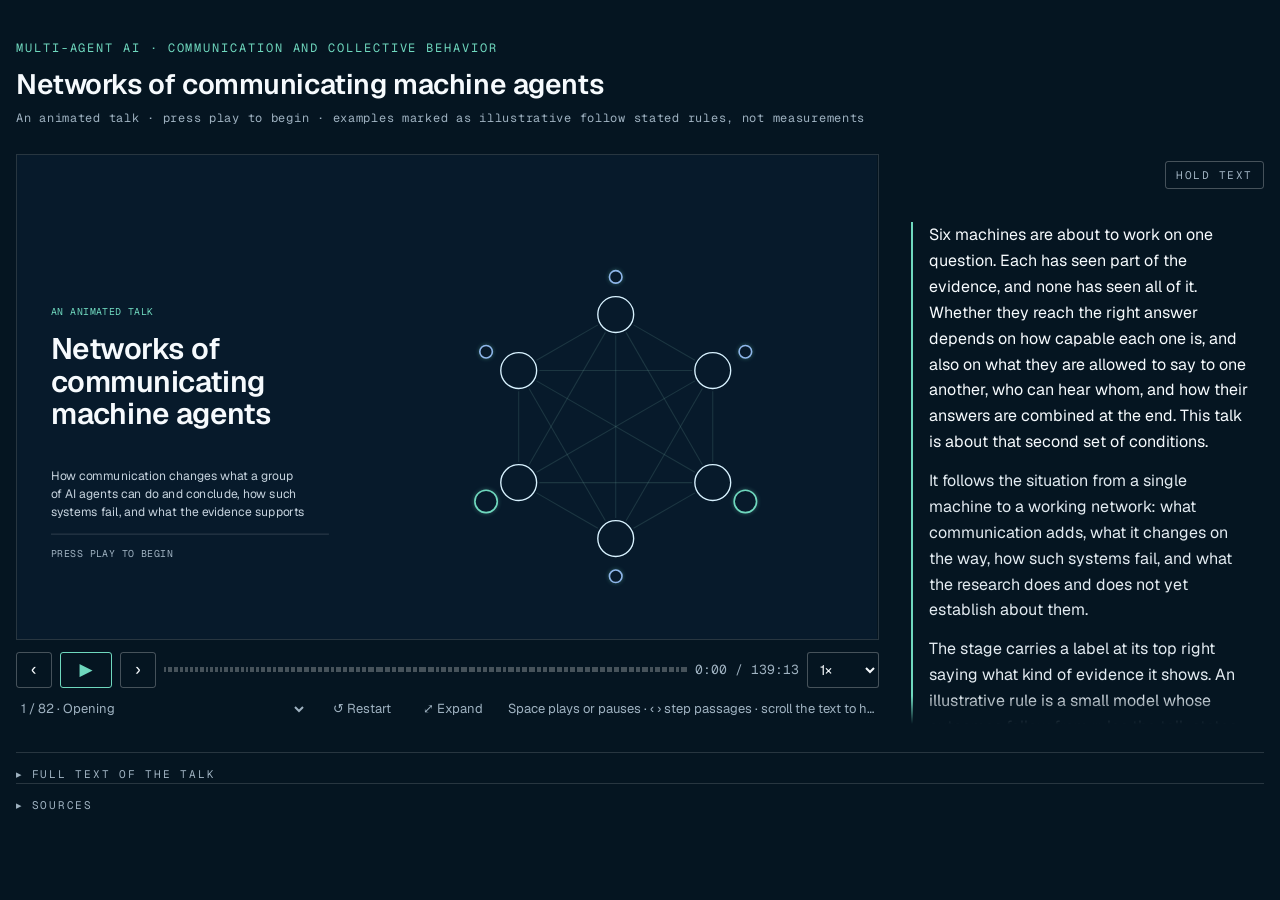
==== public/index.html @ 6a47f8c0 "Networks of communicating machine agents: animated research talk 82 pages in five acts, about 139 mi" ====
<!doctype html>
<html lang="en">
<head>
<meta charset="utf-8">
<meta name="viewport" content="width=device-width, initial-scale=1">
<title>Networks of communicating machine agents · Eric Gladstone</title>
<meta name="description" content="An animated talk on networks of communicating machine agents: how communication changes what a group of AI agents can do and conclude, what happens to information as it moves, how such systems fail, and what the evidence supports.">
<meta property="og:type" content="website">
<meta property="og:title" content="Networks of communicating machine agents">
<meta property="og:description" content="An animated talk on networks of communicating machine agents: how communication changes what a group of AI agents can do and conclude, what happens to information as it moves, how such systems fail, and what the evidence supports.">
<meta property="og:url" content="https://communicatingagents.eric-c-gladstone.workers.dev/">
<meta property="og:image" content="https://communicatingagents.eric-c-gladstone.workers.dev/og.png">
<meta property="og:image:width" content="1200">
<meta property="og:image:height" content="630">
<meta name="twitter:card" content="summary_large_image">
<link rel="icon" href="data:,">
<link rel="stylesheet" href="player.css">
<style>
  @font-face{font-family:"Geist Variable";font-style:normal;font-weight:100 900;font-display:swap;src:url(deck/fonts/geist-latin-wght-normal.woff2) format("woff2-variations")}
  @font-face{font-family:"Geist Mono Variable";font-style:normal;font-weight:100 900;font-display:swap;src:url(deck/fonts/geist-mono-latin-wght-normal.woff2) format("woff2-variations")}
  :root { --sans: "Geist Variable", system-ui, -apple-system, "Segoe UI", Roboto, sans-serif; --mono: "Geist Mono Variable", ui-monospace, Menlo, monospace; }
  html, body { margin: 0; background: #051521; }
  main { max-width: 1600px; margin: 0 auto; padding: 16px; }
  .talk-head { margin: 24px 0 28px; font-family: var(--sans); }
  .talk-head .kicker { margin: 0 0 10px; font-family: var(--mono); font-size: 12px; letter-spacing: 0.16em; text-transform: uppercase; color: #6FD8BE; }
  .talk-head h1 { margin: 0 0 8px; font-size: 28px; font-weight: 600; letter-spacing: -0.015em; color: #F6FAFD; }
  .talk-head p.meta { margin: 0; font-family: var(--mono); font-size: 12px; letter-spacing: 0.06em; color: #9FB2C1; }
  .sp .sp-sources ol { width: min(720px, 100%); margin: 20px auto 0; padding: 0 0 0 22px; color: var(--sp-t2); font-size: 14px; line-height: 1.55; max-height: 60vh; overflow-y: auto; }
  .sp .sp-sources li { margin: 0 0 8px; word-break: break-word; }
  .embed main { padding: 0 6px 0 0; }
  html.embed, .embed body { background: transparent; }
  .embed .talk-head, .embed .sp-full { display: none; }
  .sp .sp-sources p { width: min(720px, 100%); margin: 16px auto 0; font-size: 14px; line-height: 1.55; color: var(--sp-muted); }
</style>
</head>
<body>
<script>if (/[?&]embed=1(&|$)/.test(location.search)) document.documentElement.classList.add('embed');</script>
<main>
<header class="talk-head">
  <p class="kicker">Multi-agent AI · Communication and collective behavior</p>
  <h1>Networks of communicating machine agents</h1>
  <p class="meta">An animated talk · press play to begin · examples marked as illustrative follow stated rules, not measurements</p>
</header>
<!-- PLAYER START -->
<div class="sp" data-sp="root">
 <div class="sp-grid">
  <div class="sp-stage" data-sp="stage">
    <iframe data-sp="deck" src="deck/index.html" title="Presentation: Networks of communicating machine agents" allow="fullscreen"></iframe>
  </div>
  <aside class="sp-now" aria-label="Reading panel">
    <div class="sp-kicker">
      <span data-sp="pos"></span>
      <button type="button" class="sp-hold" data-sp="hold" aria-pressed="false" title="Keep this page's text in the panel while the stage plays on. Scrolling or selecting text in the panel does this too.">Hold text</button>
    </div>
    <p class="sp-held" data-sp="held" hidden></p>
    <div class="sp-read" data-sp="now" tabindex="0" aria-label="Text for this page. The highlighted passage matches the stage."></div>
  </aside>
  <div class="sp-controls">
    <div class="sp-bar" role="group" aria-label="Presentation playback">
      <button type="button" class="sp-btn" data-sp="prev" aria-label="Previous passage" title="Previous passage">‹</button>
      <button type="button" class="sp-btn sp-play" data-sp="play" aria-label="Play" title="Play">▶</button>
      <button type="button" class="sp-btn" data-sp="next" aria-label="Next passage" title="Next passage">›</button>
      <div class="sp-track" data-sp="track" aria-hidden="true"></div>
      <span class="sp-time"><span data-sp="elapsed">0:00</span> / <span data-sp="total">0:00</span></span>
      <label class="sp-sr" for="sp-speed">Reading speed</label>
      <select class="sp-select sp-speed" id="sp-speed" data-sp="speed" title="Reading speed">
        <option value="0.75">0.75×</option><option value="1" selected>1×</option><option value="1.25">1.25×</option><option value="1.5">1.5×</option><option value="2">2×</option>
      </select>
    </div>
    <div class="sp-where">
      <label class="sp-sr" for="sp-jump">Jump to scene</label>
      <select class="sp-quiet" id="sp-jump" data-sp="jump"></select>
      <button type="button" class="sp-quiet" data-sp="restart" aria-label="Restart from the beginning">↺ Restart</button>
      <button type="button" class="sp-quiet" data-sp="expand" aria-label="Show the slides full screen">⤢ Expand</button>
      <span class="sp-hint">Space plays or pauses · ‹ › step passages · scroll the text to hold it</span>
      <span class="sp-sr" data-sp="count" aria-live="polite"></span>
    </div>
  </div>
  <details class="sp-full">
    <summary>Full text of the talk</summary>
    <section class="sp-transcript" aria-label="Full text"><div data-sp="prose"></div></section>
  </details>
  <details class="sp-full sp-sources">
    <summary>Sources</summary>
    <p>Studies are cited in the passage where their result is described. Illustrative examples follow rules stated in the talk and are not measurements. The complete transcript with citations is TRANSCRIPT.md in the project.</p>
    <ol data-sp="sources"></ol>
  </details>
 </div>
</div>
<script src="timeline.js"></script>
<script src="sources.js"></script>
<script src="player.js"></script>
<script>
  (function () { var ol = document.querySelector('[data-sp="sources"]'); (window.SOURCES || []).forEach(function (s) { var li = document.createElement('li'); li.textContent = s; ol.appendChild(li); }); })();
</script>
<!-- PLAYER END -->
</main>
</body>
</html>
---- public/player.css ----
/* Player chrome only. Every rule is scoped under .sp so the player can sit inside
   another site's page without styling it, and the deck inside the iframe keeps
   its own styles untouched.

   Colours and type read the host page's tokens where they exist (the Graystone
   site and the deck share the same palette and Geist), with the deck's values
   as fallbacks for the standalone page. */
.sp {
  --sp-bg: var(--bg, #071A2B);
  --sp-deep: var(--bg-deep, #051521);
  --sp-text: var(--text, #F6FAFD);
  --sp-t2: var(--text-2, #C6D3DE);
  --sp-muted: var(--text-muted, #9FB2C1);
  --sp-accent: var(--accent, #6FD8BE);
  --sp-rule: var(--rule, rgba(255, 255, 255, 0.14));
  --sp-rule-strong: var(--rule-strong, rgba(255, 255, 255, 0.26));
  --sp-sans: var(--sans, system-ui, -apple-system, "Segoe UI", Roboto, sans-serif);
  --sp-mono: var(--mono, ui-monospace, Menlo, monospace);
  font-family: var(--sp-sans);
  color: var(--sp-text);
  /* the layout responds to the player's own width, not the window's, so it
     behaves the same standalone and inside a host page's column */
  container-type: inline-size;
  /* no margin or padding here: a host page may position the root (Graystone's
     .deckfig breakout sets margin-left on it) */
}
.sp *, .sp *::before, .sp *::after { box-sizing: border-box; }

/* ---- composition ---------------------------------------------------------
   Narrow: deck, controls, current passage, full text, stacked.
   From 1040px of player width: deck and current passage side by side, ~71/29. */
.sp .sp-grid {
  display: grid;
  grid-template-columns: minmax(0, 1fr);
  grid-template-areas: "deck" "controls" "now" "full" "sources";
}
.sp .sp-stage { grid-area: deck; align-self: start; }
.sp .sp-now { grid-area: now; margin-top: 26px; }
.sp .sp-controls { grid-area: controls; }
.sp .sp-full { grid-area: full; }
.sp .sp-full.sp-sources { grid-area: sources; margin-top: 0; }
@container (min-width: 1040px) {
  .sp .sp-grid {
    grid-template-columns: minmax(0, 71fr) minmax(0, 29fr);
    column-gap: 32px;
    /* controls stay with the deck, so a long passage beside them never pushes
       the controls away from the deck */
    grid-template-rows: auto 1fr auto auto;
    grid-template-areas: "deck now" "controls now" "full full" "sources sources";
  }
  .sp .sp-now { margin-top: 0; padding-top: 6px; }
}

/* The deck always gets a true 1920x1080 viewport, the size it was presented at.
   Below that size its own fit logic mis-centres the stage, so the player scales
   the whole iframe instead (--sp-s is set by player.js). */
.sp .sp-stage {
  position: relative; aspect-ratio: 16 / 9; overflow: hidden;
  background: var(--sp-deep); border: 1px solid var(--sp-rule);
}
.sp .sp-stage iframe {
  position: absolute; left: 0; top: 0; width: 1920px; height: 1080px; max-width: none;
  border: 0; margin: 0; display: block;
  transform: scale(var(--sp-s, 0.5)); transform-origin: 0 0;
}

/* ---- reading panel ------------------------------------------------------
   All of a page's text, scrollable. The beat matching the stage is marked;
   the rest stays readable. Beside the stage its height is the stage's plus the
   controls' (contain:size keeps long text from stretching the grid row). */
.sp .sp-now { display: flex; flex-direction: column; min-height: 0; }
.sp .sp-kicker {
  display: flex; align-items: center; justify-content: space-between; gap: 12px; min-height: 30px;
  margin: 0 0 10px; padding: 0;
  font-family: var(--sp-mono); font-size: 11px; letter-spacing: 0.16em; text-transform: uppercase; color: var(--sp-muted);
}
.sp .sp-hold {
  font: inherit; font-size: 11px; letter-spacing: 0.14em; text-transform: uppercase;
  color: var(--sp-muted); background: transparent; border: 1px solid var(--sp-rule-strong); border-radius: 3px;
  height: 28px; padding: 0 10px; cursor: pointer; margin-left: auto;
}
.sp .sp-hold:hover { color: var(--sp-text); border-color: var(--sp-t2); }
.sp .sp-hold--on { color: var(--sp-accent); border-color: var(--sp-accent); }
.sp .sp-hold:focus-visible, .sp .sp-read:focus-visible { outline: 2px solid var(--sp-accent); outline-offset: 2px; }
.sp .sp-held { margin: 0 0 10px; padding: 8px 10px; font-size: 13px; line-height: 1.45; color: var(--sp-t2); border: 1px dashed var(--sp-rule-strong); border-radius: 3px; }
.sp .sp-held[hidden] { display: none; }
.sp .sp-read {
  position: relative; flex: 1 1 auto; min-height: 0; max-height: 70vh;
  overflow-y: auto; overscroll-behavior: contain; padding: 22px 10px 40px 0;
  -webkit-mask-image: linear-gradient(to bottom, transparent 0, #000 22px, #000 calc(100% - 28px), transparent 100%);
          mask-image: linear-gradient(to bottom, transparent 0, #000 22px, #000 calc(100% - 28px), transparent 100%);
  scrollbar-width: thin; scrollbar-color: var(--sp-rule-strong) transparent;
}
.sp .sp-beat { margin: 0 0 22px; padding: 0 0 0 16px; border-left: 2px solid transparent; cursor: pointer; transition: border-color 0.3s; }
.sp .sp-beat p { max-width: none; margin: 0 0 0.8em; font-size: 16px; line-height: 1.62; color: var(--sp-t2); transition: color 0.3s; }
.sp .sp-beat p:last-child { margin-bottom: 0; }
.sp .sp-beat.sp-on { border-left-color: var(--sp-accent); }
.sp .sp-beat.sp-on p { color: var(--sp-text); }
.sp .sp-beat.sp-on p.sp-more { color: #E3EBF1; }
.sp .sp-read .sp-empty { color: var(--sp-muted); font-style: italic; }
@container (min-width: 1040px) {
  .sp .sp-now { contain: size; align-self: stretch; }
  .sp .sp-read { max-height: none; }
}

/* ---- controls: one primary row, one quiet row ---------------------------- */
.sp .sp-controls { margin-top: 12px; }
.sp .sp-bar { display: flex; align-items: center; gap: 8px; margin: 0; }
.sp .sp-btn, .sp .sp-select {
  font: inherit; font-size: 15px; color: var(--sp-text); background: transparent;
  border: 1px solid var(--sp-rule-strong); border-radius: 3px;
  height: 36px; min-width: 36px; margin: 0; cursor: pointer;
}
.sp .sp-btn { font-size: 17px; line-height: 1; padding: 0 10px; }
.sp .sp-btn.sp-play { min-width: 52px; border-color: var(--sp-accent); color: var(--sp-accent); }
.sp .sp-btn:hover, .sp .sp-select:hover { border-color: var(--sp-t2); }
.sp .sp-select { padding: 0 8px; background: var(--sp-deep); max-width: 100%; }
.sp .sp-speed { font-size: 14px; }

.sp .sp-track { flex: 1; display: flex; gap: 2px; height: 36px; align-items: center; min-width: 0; }
.sp .sp-track i { position: relative; height: 5px; background: var(--sp-rule-strong); cursor: pointer; overflow: hidden; }
.sp .sp-track i b { position: absolute; inset: 0 auto 0 0; width: 0; background: var(--sp-accent); }
.sp .sp-track i.sp-done b { width: 100%; opacity: 0.55; }

.sp .sp-time { font-family: var(--sp-mono); font-variant-numeric: tabular-nums; color: var(--sp-muted); font-size: 13px; white-space: nowrap; }

.sp .sp-where { display: flex; align-items: center; gap: 18px; margin: 6px 0 0; min-width: 0; }
.sp .sp-where select.sp-quiet { flex: 0 1 auto; min-width: 0; }
.sp .sp-where button.sp-quiet { flex: none; }
.sp .sp-hint { font-size: 13px; color: var(--sp-muted); white-space: nowrap; overflow: hidden; text-overflow: ellipsis; min-width: 0; }
.sp .sp-stage:fullscreen { border: 0; background: #051521; aspect-ratio: auto; width: 100vw; height: 100vh; }
.sp .sp-quiet {
  font: inherit; font-size: 13px; color: var(--sp-muted); background: transparent;
  border: 1px solid transparent; border-radius: 3px; height: 30px; margin: 0; padding: 0 6px; cursor: pointer;
  max-width: 100%;
}
.sp select.sp-quiet { margin-left: -6px; }
.sp select.sp-quiet option { background: var(--sp-deep); color: var(--sp-text); }
.sp .sp-quiet:hover { color: var(--sp-text); border-color: var(--sp-rule); }

.sp .sp-btn:focus-visible, .sp .sp-select:focus-visible, .sp .sp-quiet:focus-visible, .sp .sp-full summary:focus-visible {
  outline: 2px solid var(--sp-accent); outline-offset: 2px;
}

/* ---- full text, collapsed by default ------------------------------------- */
.sp .sp-full { margin-top: 28px; border-top: 1px solid var(--sp-rule); }
.sp .sp-full summary {
  display: inline-flex; align-items: center; gap: 10px; padding: 14px 0 0; cursor: pointer; list-style: none;
  font-family: var(--sp-mono); font-size: 11px; letter-spacing: 0.16em; text-transform: uppercase; color: var(--sp-muted);
}
.sp .sp-full summary::-webkit-details-marker { display: none; }
.sp .sp-full summary::before { content: "▸"; font-family: var(--sp-sans); letter-spacing: 0; transition: transform 0.2s; }
.sp .sp-full[open] summary::before { transform: rotate(90deg); }
.sp .sp-full summary:hover { color: var(--sp-text); }

/* the reading surface is centred under the player, on the same axis as the deck */
.sp .sp-transcript {
  position: relative; /* offsetTop of paragraphs is measured against the panel */
  width: min(720px, 100%); margin: 24px auto 0; padding: 20px 6px 20px 0;
  border-top: 1px solid var(--sp-rule); border-bottom: 1px solid var(--sp-rule);
  overflow-y: auto; overscroll-behavior: contain;
  scrollbar-width: thin; scrollbar-color: var(--sp-rule-strong) transparent;
}
.sp .sp-transcript .sp-fullhd { margin: 1.6em 0 0.7em; padding-left: 14px; font-size: 15px; font-weight: 600; color: var(--sp-text); }
.sp .sp-transcript .sp-fullhd:first-child { margin-top: 0; }
.sp .sp-transcript p {
  max-width: none; margin: 0 0 1.1em; padding: 0 0 0 14px;
  font-size: 17px; line-height: 1.62; color: var(--sp-t2);
  border-left: 2px solid transparent; cursor: pointer;
  transition: color 0.3s, border-color 0.3s;
}
.sp .sp-transcript p:last-child { margin-bottom: 0; }
.sp .sp-transcript p.sp-on { color: var(--sp-text); border-left-color: var(--sp-accent); }
.sp .sp-transcript .sp-fullhd.sp-on { color: var(--sp-accent); }
.sp .sp-transcript .sp-empty { font-style: italic; cursor: default; border: 0; padding: 0; }

.sp .sp-sr { position: absolute; width: 1px; height: 1px; overflow: hidden; clip: rect(0 0 0 0); white-space: nowrap; margin: 0; padding: 0; }

@container (max-width: 640px) {
  .sp .sp-bar { flex-wrap: wrap; }
  .sp .sp-track { order: 10; flex-basis: 100%; height: 20px; }
  .sp .sp-time { margin-left: auto; }
  .sp .sp-transcript p { font-size: 16px; padding-left: 12px; }
}
@media (prefers-reduced-motion: reduce) {
  .sp .sp-transcript p, .sp .sp-full summary::before { transition: none; }
  .sp .sp-beat, .sp .sp-beat p { transition: none; }
}
/* phone: keep the row to the scene menu and Restart, as in the Sandia player */
@media (max-width: 640px) {
  .sp-hint, [data-sp="expand"] { display: none; }
  #sp-jump { flex: 1 1 auto; min-width: 0; max-width: 70%; }
}
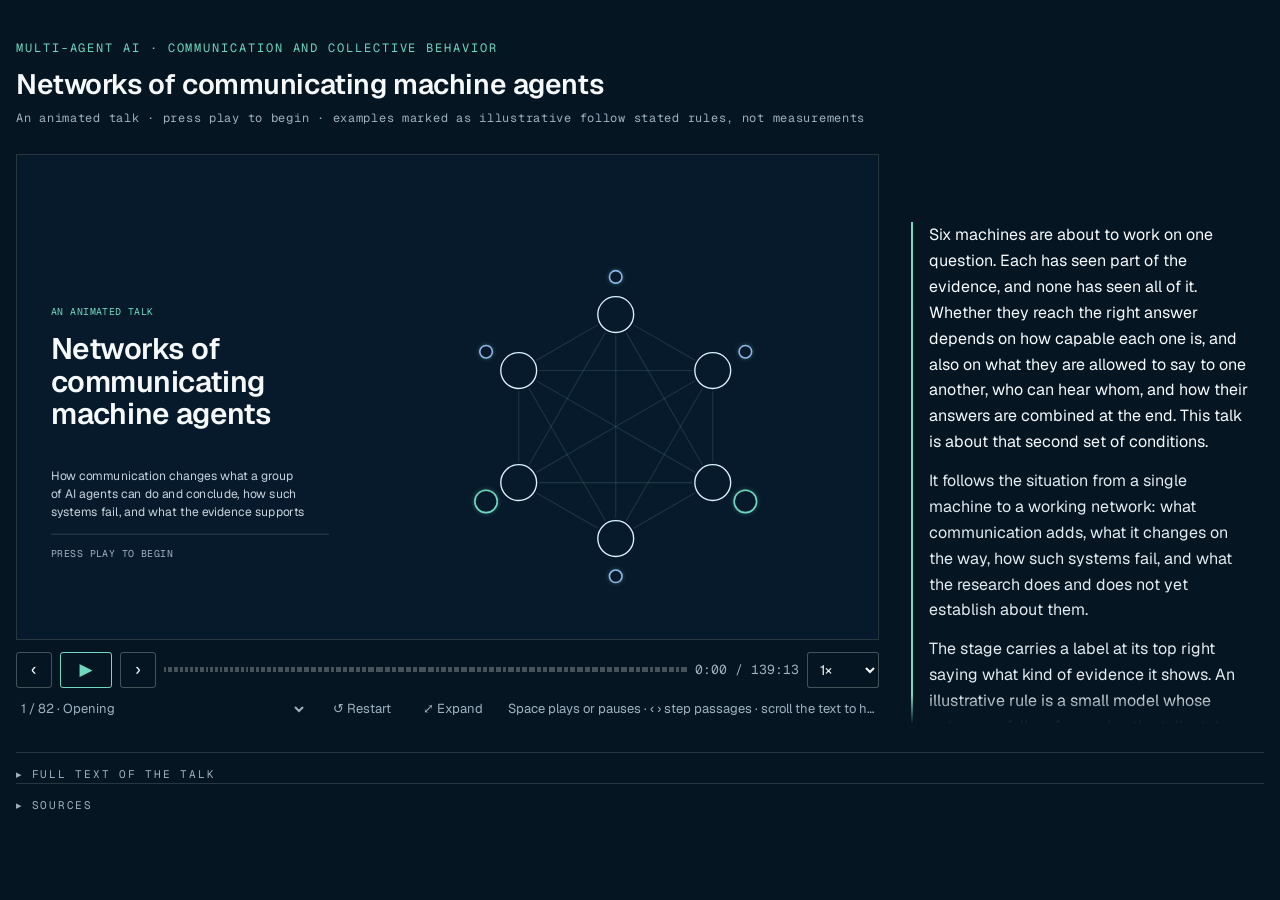
==== commit 1102020a: "Remove the Hold text button; the held note returns to the stage's page Co-Authored-By: Claude Opus 5" ====
--- a/public/index.html
+++ b/public/index.html
@@ -50,9 +50,8 @@
   <aside class="sp-now" aria-label="Reading panel">
     <div class="sp-kicker">
       <span data-sp="pos"></span>
-      <button type="button" class="sp-hold" data-sp="hold" aria-pressed="false" title="Keep this page's text in the panel while the stage plays on. Scrolling or selecting text in the panel does this too.">Hold text</button>
     </div>
-    <p class="sp-held" data-sp="held" hidden></p>
+    <button type="button" class="sp-held" data-sp="held" hidden></button>
     <div class="sp-read" data-sp="now" tabindex="0" aria-label="Text for this page. The highlighted passage matches the stage."></div>
   </aside>
   <div class="sp-controls">
--- a/public/player.css
+++ b/public/player.css
@@ -81,8 +81,8 @@
 }
 .sp .sp-hold:hover { color: var(--sp-text); border-color: var(--sp-t2); }
 .sp .sp-hold--on { color: var(--sp-accent); border-color: var(--sp-accent); }
-.sp .sp-hold:focus-visible, .sp .sp-read:focus-visible { outline: 2px solid var(--sp-accent); outline-offset: 2px; }
-.sp .sp-held { margin: 0 0 10px; padding: 8px 10px; font-size: 13px; line-height: 1.45; color: var(--sp-t2); border: 1px dashed var(--sp-rule-strong); border-radius: 3px; }
+.sp .sp-held:focus-visible, .sp .sp-read:focus-visible { outline: 2px solid var(--sp-accent); outline-offset: 2px; }
+.sp .sp-held { display: block; width: 100%; text-align: left; background: none; font: inherit; cursor: pointer; margin: 0 0 10px; padding: 8px 10px; font-size: 13px; line-height: 1.45; color: var(--sp-t2); border: 1px dashed var(--sp-rule-strong); border-radius: 3px; }
 .sp .sp-held[hidden] { display: none; }
 .sp .sp-read {
   position: relative; flex: 1 1 auto; min-height: 0; max-height: 70vh;
